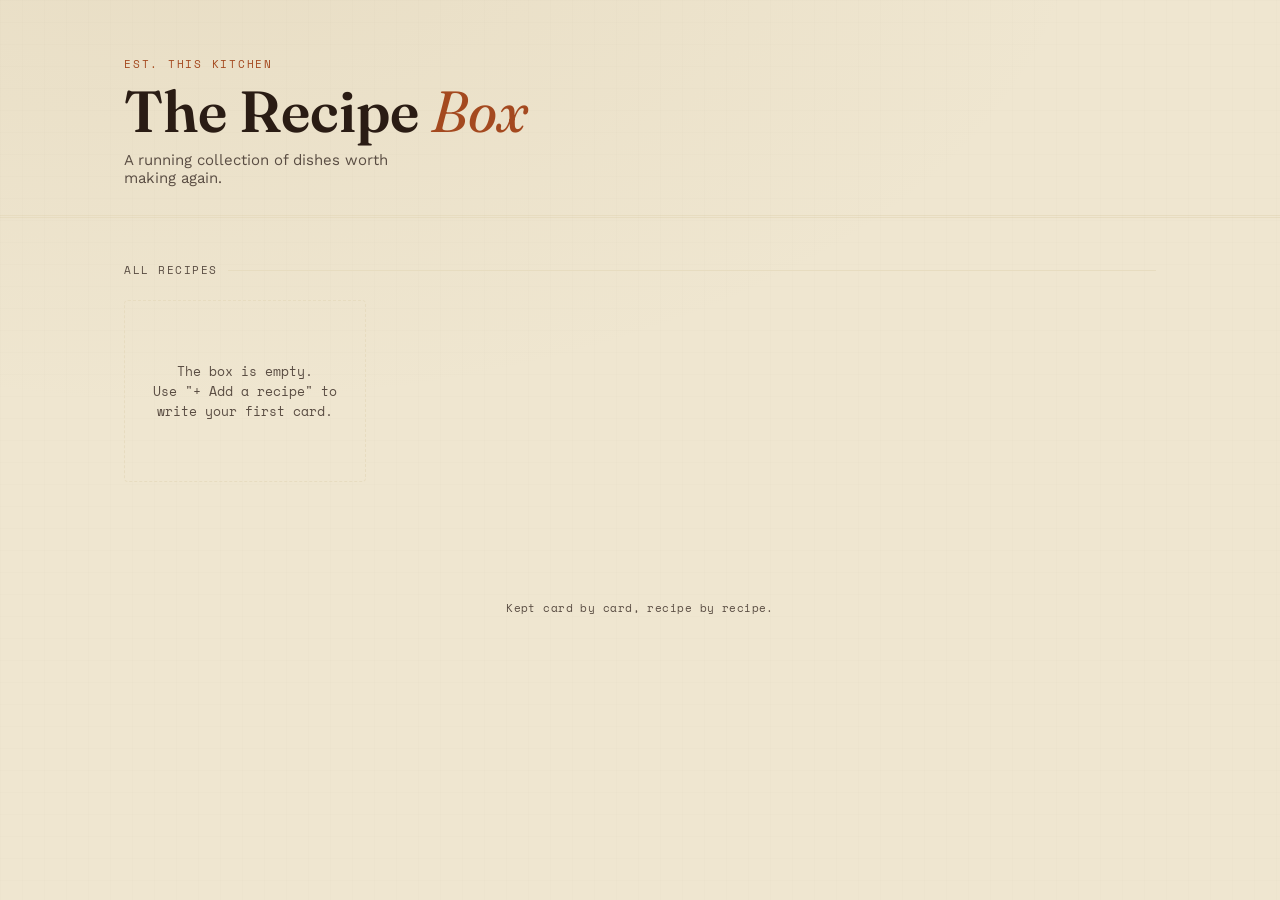
==== index.html @ 4095e3fa "Add files via upload" ====
<!DOCTYPE html>
<html lang="en">
<head>
<meta charset="UTF-8" />
<meta name="viewport" content="width=device-width, initial-scale=1.0" />
<title>The Recipe Box</title>
<meta name="description" content="A personal collection of recipes." />
<link rel="preconnect" href="https://fonts.googleapis.com">
<link rel="preconnect" href="https://fonts.gstatic.com" crossorigin>
<link href="https://fonts.googleapis.com/css2?family=Fraunces:ital,wght@0,400;0,600;1,400&family=Work+Sans:wght@400;500&family=Space+Mono:wght@400;700&display=swap" rel="stylesheet">
<link rel="stylesheet" href="styles.css">
</head>
<body>

<header class="site-header">
  <div class="wrap">
    <div>
      <p class="site-mark">est. this kitchen</p>
      <h1 class="site-title">The Recipe <em>Box</em></h1>
      <p class="site-tagline">A running collection of dishes worth making again.</p>
    </div>
  </div>
</header>

<main class="box">
  <div class="wrap">
    <p class="box-label">All recipes</p>
    <div class="card-grid" id="card-grid">
      <!-- cards injected by script.js -->
    </div>
  </div>
</main>

<footer class="site-footer">
  <div class="wrap">Kept card by card, recipe by recipe.</div>
</footer>

<script src="script.js"></script>
<script>
  loadRecipes().then(renderCardGrid);
</script>
</body>
</html>
---- styles.css ----
/* ==========================================================================
   Tokens
   ========================================================================== */
:root {
  --ink: #2b2420;
  --ink-soft: #5a4d43;
  --cream: #efe6d0;
  --card: #fffbf1;
  --card-edge: #e7dcc0;
  --walnut: #3d2a1f;
  --walnut-deep: #2a1c14;
  --rust: #a4491f;
  --rust-deep: #7e3616;
  --sage: #61715a;
  --sage-deep: #4a5744;
  --gold: #c98a2c;
  --shadow: 0 1px 0 rgba(43, 36, 32, 0.04), 0 8px 20px -10px rgba(43, 36, 32, 0.35);

  --font-display: "Fraunces", "Iowan Old Style", Georgia, serif;
  --font-body: "Work Sans", -apple-system, BlinkMacSystemFont, sans-serif;
  --font-mono: "Space Mono", "SFMono-Regular", Consolas, monospace;
}

* { box-sizing: border-box; }

html {
  scroll-behavior: smooth;
}

body {
  margin: 0;
  font-family: var(--font-body);
  color: var(--ink);
  background:
    radial-gradient(ellipse 900px 500px at 15% -10%, rgba(169, 143, 91, 0.10), transparent),
    var(--cream);
  background-attachment: fixed;
  min-height: 100vh;
}

/* subtle paper grain */
body::before {
  content: "";
  position: fixed;
  inset: 0;
  pointer-events: none;
  opacity: 0.5;
  background-image:
    linear-gradient(rgba(61,42,31,0.015) 1px, transparent 1px),
    linear-gradient(90deg, rgba(61,42,31,0.015) 1px, transparent 1px);
  background-size: 22px 22px;
  z-index: 0;
}

a { color: inherit; text-decoration: none; }

:focus-visible {
  outline: 3px solid var(--gold);
  outline-offset: 2px;
}

.wrap {
  position: relative;
  z-index: 1;
  max-width: 1080px;
  margin: 0 auto;
  padding: 0 24px;
}

/* ==========================================================================
   Header
   ========================================================================== */
.site-header {
  padding: 56px 0 28px;
  border-bottom: 3px double var(--card-edge);
}

.site-header .wrap {
  display: flex;
  align-items: flex-end;
  justify-content: space-between;
  flex-wrap: wrap;
  gap: 16px;
}

.site-mark {
  font-family: var(--font-mono);
  font-size: 11px;
  letter-spacing: 0.16em;
  text-transform: uppercase;
  color: var(--rust);
  margin: 0 0 10px;
}

.site-title {
  font-family: var(--font-display);
  font-optical-sizing: auto;
  font-weight: 600;
  font-size: clamp(38px, 6vw, 58px);
  line-height: 1.02;
  margin: 0;
  color: var(--walnut-deep);
}

.site-title em {
  font-style: italic;
  font-weight: 400;
  color: var(--rust);
}

.site-tagline {
  font-family: var(--font-body);
  font-size: 15px;
  color: var(--ink-soft);
  max-width: 34ch;
  margin: 10px 0 0;
}

.new-recipe-btn {
  display: inline-flex;
  align-items: center;
  gap: 8px;
  font-family: var(--font-mono);
  font-size: 12.5px;
  letter-spacing: 0.04em;
  text-transform: uppercase;
  color: var(--card);
  background: var(--walnut);
  border: none;
  border-radius: 3px;
  padding: 12px 18px;
  cursor: pointer;
  box-shadow: var(--shadow);
  transition: background 0.15s ease, transform 0.15s ease;
}
.new-recipe-btn:hover { background: var(--rust-deep); transform: translateY(-1px); }

/* ==========================================================================
   Recipe box / index grid
   ========================================================================== */
.box {
  padding: 44px 0 90px;
}

.box-label {
  font-family: var(--font-mono);
  font-size: 11px;
  letter-spacing: 0.14em;
  text-transform: uppercase;
  color: var(--ink-soft);
  margin: 0 0 22px;
  display: flex;
  align-items: center;
  gap: 10px;
}
.box-label::after {
  content: "";
  flex: 1;
  height: 1px;
  background: var(--card-edge);
}

.card-grid {
  display: grid;
  grid-template-columns: repeat(auto-fill, minmax(240px, 1fr));
  gap: 26px 22px;
}

/* index card */
.recipe-card {
  position: relative;
  background: var(--card);
  border: 1px solid var(--card-edge);
  border-radius: 3px;
  padding: 22px 20px 20px;
  box-shadow: var(--shadow);
  transition: transform 0.18s ease, box-shadow 0.18s ease;
  display: block;
}
.recipe-card:hover {
  transform: translateY(-3px) rotate(-0.4deg);
  box-shadow: 0 1px 0 rgba(43,36,32,0.05), 0 16px 30px -12px rgba(43,36,32,0.4);
}

/* catalog tab */
.recipe-card .tab {
  position: absolute;
  top: -11px;
  left: 20px;
  font-family: var(--font-mono);
  font-size: 10px;
  letter-spacing: 0.08em;
  text-transform: uppercase;
  color: #fff;
  background: var(--rust);
  padding: 4px 10px;
  border-radius: 2px;
  box-shadow: 0 2px 6px rgba(43,36,32,0.25);
}
.recipe-card.tab-sage .tab { background: var(--sage-deep); }
.recipe-card.tab-gold .tab { background: var(--gold); }
.recipe-card.tab-rust .tab { background: var(--rust); }

.recipe-card .thumb {
  width: 100%;
  aspect-ratio: 4 / 3;
  object-fit: cover;
  border-radius: 2px;
  margin-bottom: 14px;
  filter: saturate(0.96);
  display: block;
  background: var(--cream);
}

.recipe-card h3 {
  font-family: var(--font-display);
  font-weight: 600;
  font-size: 21px;
  margin: 0 0 3px;
  color: var(--walnut-deep);
}

.recipe-card .sub {
  font-size: 13px;
  color: var(--ink-soft);
  font-style: italic;
  margin: 0 0 12px;
}

.recipe-card .meta {
  display: flex;
  gap: 14px;
  font-family: var(--font-mono);
  font-size: 11px;
  color: var(--ink-soft);
  border-top: 1px dashed var(--card-edge);
  padding-top: 10px;
}

.empty-state {
  border: 1.5px dashed var(--card-edge);
  border-radius: 4px;
  padding: 60px 24px;
  text-align: center;
  color: var(--ink-soft);
  font-family: var(--font-mono);
  font-size: 13px;
}

/* ==========================================================================
   Recipe detail page
   ========================================================================== */
.detail-card {
  background: var(--card);
  border: 1px solid var(--card-edge);
  border-radius: 4px;
  box-shadow: var(--shadow);
  padding: 0;
  overflow: hidden;
  margin: 40px 0 80px;
}

.detail-hero {
  position: relative;
}

.detail-hero img {
  width: 100%;
  max-height: 420px;
  object-fit: cover;
  display: block;
}

.back-link {
  display: inline-flex;
  align-items: center;
  gap: 6px;
  font-family: var(--font-mono);
  font-size: 12px;
  text-transform: uppercase;
  letter-spacing: 0.06em;
  color: var(--rust);
  margin: 34px 0 0;
}
.back-link:hover { text-decoration: underline; }

.detail-body {
  padding: 34px 40px 44px;
}

.detail-eyebrow {
  font-family: var(--font-mono);
  font-size: 11px;
  letter-spacing: 0.14em;
  text-transform: uppercase;
  color: var(--rust);
  margin: 0 0 8px;
}

.detail-title {
  font-family: var(--font-display);
  font-weight: 600;
  font-size: clamp(30px, 4.4vw, 44px);
  color: var(--walnut-deep);
  margin: 0 0 4px;
  line-height: 1.05;
}

.detail-sub {
  font-family: var(--font-display);
  font-style: italic;
  font-weight: 400;
  font-size: 18px;
  color: var(--ink-soft);
  margin: 0 0 20px;
}

.detail-meta {
  display: flex;
  flex-wrap: wrap;
  gap: 10px;
  margin-bottom: 22px;
}
.detail-meta span {
  font-family: var(--font-mono);
  font-size: 11.5px;
  letter-spacing: 0.03em;
  color: var(--walnut);
  background: var(--cream);
  border: 1px solid var(--card-edge);
  border-radius: 20px;
  padding: 5px 12px;
}

.detail-desc {
  font-size: 16px;
  line-height: 1.65;
  color: var(--ink-soft);
  max-width: 62ch;
  margin: 0 0 8px;
}

hr.divider {
  border: none;
  border-top: 3px double var(--card-edge);
  margin: 34px 0;
}

.section-block {
  margin-bottom: 34px;
}

.section-number {
  font-family: var(--font-mono);
  font-size: 12px;
  color: var(--rust);
}

.section-title {
  font-family: var(--font-display);
  font-weight: 600;
  font-size: 24px;
  color: var(--walnut-deep);
  margin: 2px 0 16px;
}

.section-columns {
  display: grid;
  grid-template-columns: 1.1fr 1.6fr;
  gap: 32px;
}

@media (max-width: 720px) {
  .section-columns { grid-template-columns: 1fr; }
  .detail-body { padding: 28px 22px 36px; }
}

.ingredient-list {
  list-style: none;
  margin: 0;
  padding: 0;
  font-family: var(--font-mono);
  font-size: 13.5px;
  line-height: 1.9;
  color: var(--ink);
  border-left: 2px solid var(--card-edge);
  padding-left: 16px;
}
.ingredient-list li::before {
  content: "– ";
  color: var(--rust);
}

.step-list {
  list-style: none;
  margin: 0;
  padding: 0;
  counter-reset: step;
}
.step-list li {
  counter-increment: step;
  position: relative;
  padding-left: 40px;
  margin-bottom: 16px;
  font-size: 15.5px;
  line-height: 1.65;
  color: var(--ink);
}
.step-list li::before {
  content: counter(step);
  position: absolute;
  left: 0;
  top: -1px;
  width: 26px;
  height: 26px;
  border-radius: 50%;
  background: var(--walnut);
  color: var(--card);
  font-family: var(--font-mono);
  font-size: 12px;
  display: flex;
  align-items: center;
  justify-content: center;
}

.tip-block {
  background: var(--cream);
  border: 1px dashed var(--card-edge);
  border-radius: 4px;
  padding: 18px 22px;
  font-size: 14px;
  color: var(--ink-soft);
  line-height: 1.6;
}
.tip-block strong {
  font-family: var(--font-mono);
  font-size: 11px;
  letter-spacing: 0.1em;
  text-transform: uppercase;
  color: var(--rust);
  display: block;
  margin-bottom: 8px;
}

.source-note {
  margin-top: 24px;
  font-size: 12.5px;
  color: var(--ink-soft);
  font-style: italic;
}

/* ==========================================================================
   Add-recipe form
   ========================================================================== */
.form-card {
  background: var(--card);
  border: 1px solid var(--card-edge);
  border-radius: 4px;
  box-shadow: var(--shadow);
  padding: 34px 36px 40px;
  margin: 36px 0 60px;
}

.form-intro {
  font-size: 14.5px;
  color: var(--ink-soft);
  line-height: 1.6;
  max-width: 68ch;
  margin: 0 0 26px;
  padding-bottom: 22px;
  border-bottom: 1px dashed var(--card-edge);
}
.form-intro code {
  font-family: var(--font-mono);
  background: var(--cream);
  padding: 1px 6px;
  border-radius: 3px;
  font-size: 13px;
}

.field-row {
  display: grid;
  grid-template-columns: 1fr 1fr;
  gap: 16px;
  margin-bottom: 16px;
}
@media (max-width: 640px) { .field-row { grid-template-columns: 1fr; } }

label {
  display: block;
  font-family: var(--font-mono);
  font-size: 11px;
  letter-spacing: 0.06em;
  text-transform: uppercase;
  color: var(--ink-soft);
  margin-bottom: 6px;
}

input[type="text"], textarea, select {
  width: 100%;
  font-family: var(--font-body);
  font-size: 14.5px;
  color: var(--ink);
  background: #fff;
  border: 1px solid var(--card-edge);
  border-radius: 3px;
  padding: 10px 12px;
  margin-bottom: 16px;
}
textarea { resize: vertical; min-height: 78px; font-family: var(--font-mono); font-size: 13px; line-height: 1.6; }

.section-fieldset {
  border: 1px solid var(--card-edge);
  border-radius: 4px;
  padding: 18px 20px 6px;
  margin-bottom: 20px;
  background: rgba(239, 230, 208, 0.35);
}
.section-fieldset legend {
  font-family: var(--font-mono);
  font-size: 11px;
  text-transform: uppercase;
  letter-spacing: 0.06em;
  color: var(--rust);
  padding: 0 6px;
}

.btn-row {
  display: flex;
  gap: 12px;
  flex-wrap: wrap;
  margin-top: 8px;
}

.btn {
  font-family: var(--font-mono);
  font-size: 12.5px;
  letter-spacing: 0.04em;
  text-transform: uppercase;
  border-radius: 3px;
  padding: 12px 18px;
  cursor: pointer;
  border: 1px solid transparent;
}
.btn-primary { background: var(--walnut); color: var(--card); border: none; }
.btn-primary:hover { background: var(--rust-deep); }
.btn-secondary { background: transparent; color: var(--walnut); border: 1px solid var(--card-edge); }
.btn-secondary:hover { border-color: var(--walnut); }

.output-block {
  margin-top: 26px;
}
.output-block textarea {
  font-family: var(--font-mono);
  font-size: 12px;
  min-height: 220px;
  background: var(--walnut-deep);
  color: #f3ead4;
  border: none;
}

/* ==========================================================================
   Footer
   ========================================================================== */
.site-footer {
  padding: 28px 0 60px;
  text-align: center;
  font-family: var(--font-mono);
  font-size: 11px;
  color: var(--ink-soft);
  letter-spacing: 0.04em;
}
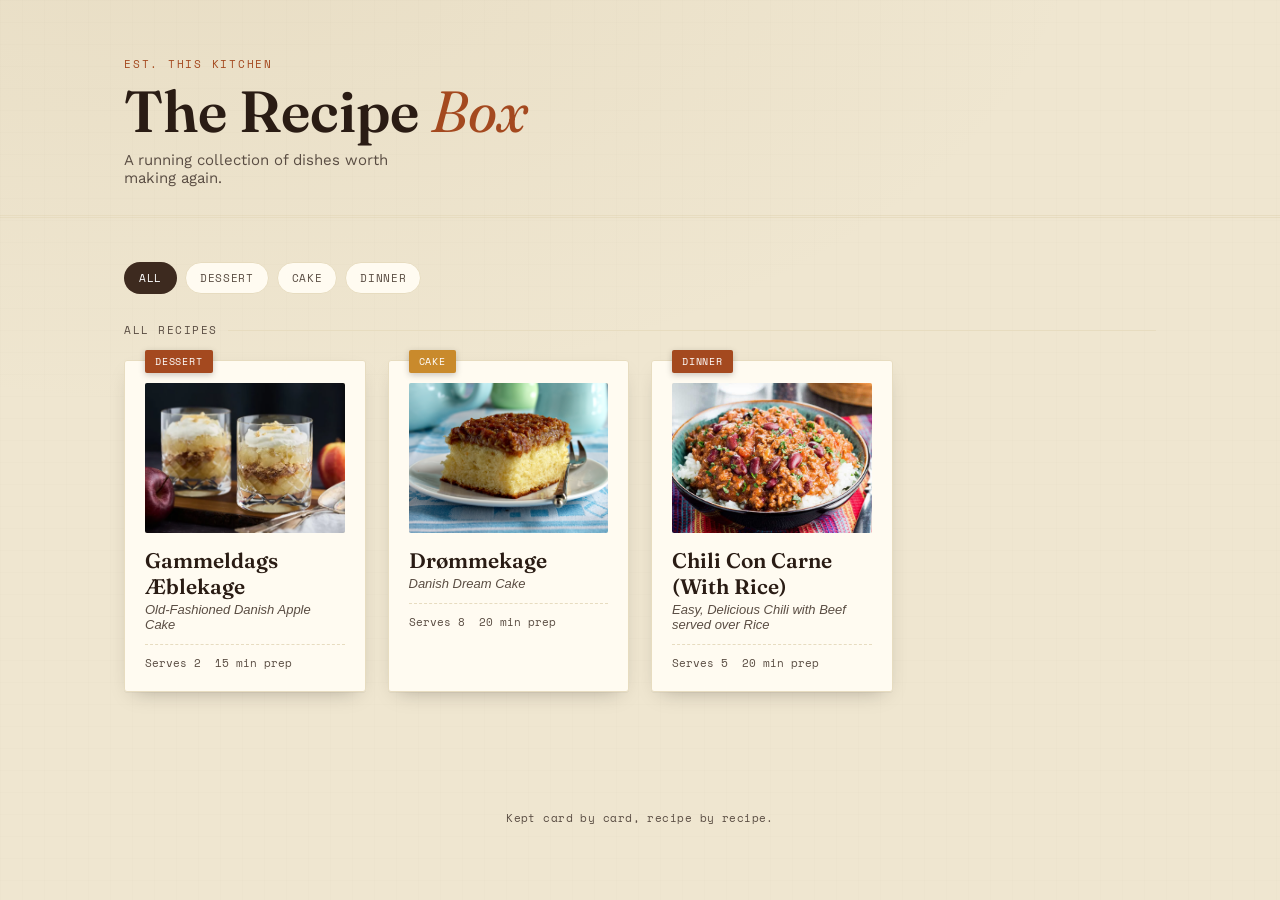
==== commit b00bb476: "Filter by Category added" ====
--- a/index.html
+++ b/index.html
@@ -24,7 +24,10 @@
 
 <main class="box">
   <div class="wrap">
-    <p class="box-label">All recipes</p>
+    <div class="filter-bar" id="filter-bar">
+      <!-- category pills injected by script.js -->
+    </div>
+    <p class="box-label" id="box-label">All recipes</p>
     <div class="card-grid" id="card-grid">
       <!-- cards injected by script.js -->
     </div>
@@ -37,7 +40,10 @@
 
 <script src="script.js"></script>
 <script>
-  loadRecipes().then(renderCardGrid);
+  loadRecipes().then(recipes => {
+    renderCategoryFilter(recipes);
+    renderCardGrid(recipes);
+  });
 </script>
 </body>
 </html>
--- a/styles.css
+++ b/styles.css
@@ -142,6 +142,39 @@
   padding: 44px 0 90px;
 }
 
+.filter-bar {
+  display: flex;
+  flex-wrap: wrap;
+  gap: 8px;
+  margin-bottom: 28px;
+}
+
+.filter-pill {
+  font-family: var(--font-mono);
+  font-size: 11px;
+  letter-spacing: 0.06em;
+  text-transform: uppercase;
+  color: var(--ink-soft);
+  background: var(--card);
+  border: 1px solid var(--card-edge);
+  border-radius: 20px;
+  padding: 7px 14px;
+  cursor: pointer;
+  transition: background 0.15s ease, color 0.15s ease, border-color 0.15s ease;
+}
+.filter-pill:hover {
+  border-color: var(--walnut);
+  color: var(--walnut);
+}
+.filter-pill.active {
+  color: #fff;
+  border-color: transparent;
+  background: var(--walnut);
+}
+.filter-pill.tab-rust.active { background: var(--rust); }
+.filter-pill.tab-sage.active { background: var(--sage-deep); }
+.filter-pill.tab-gold.active { background: var(--gold); }
+
 .box-label {
   font-family: var(--font-mono);
   font-size: 11px;
